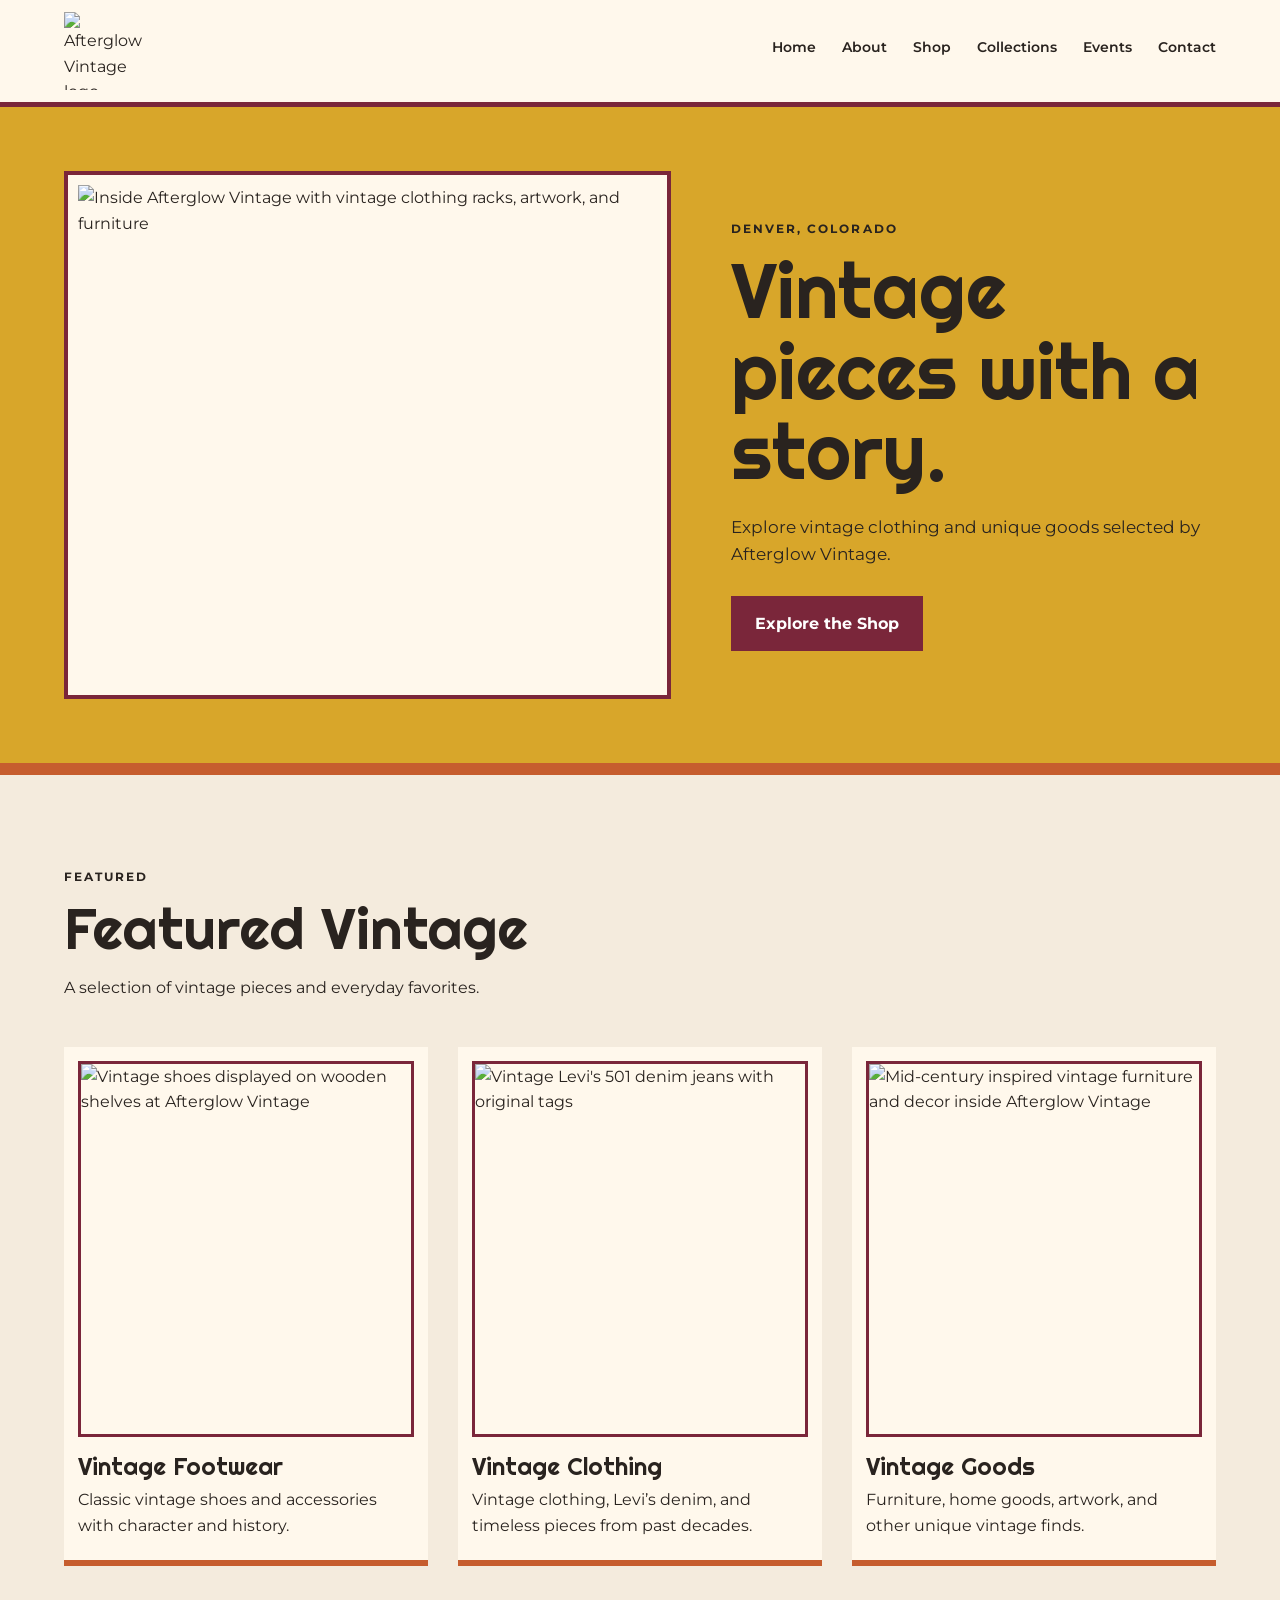
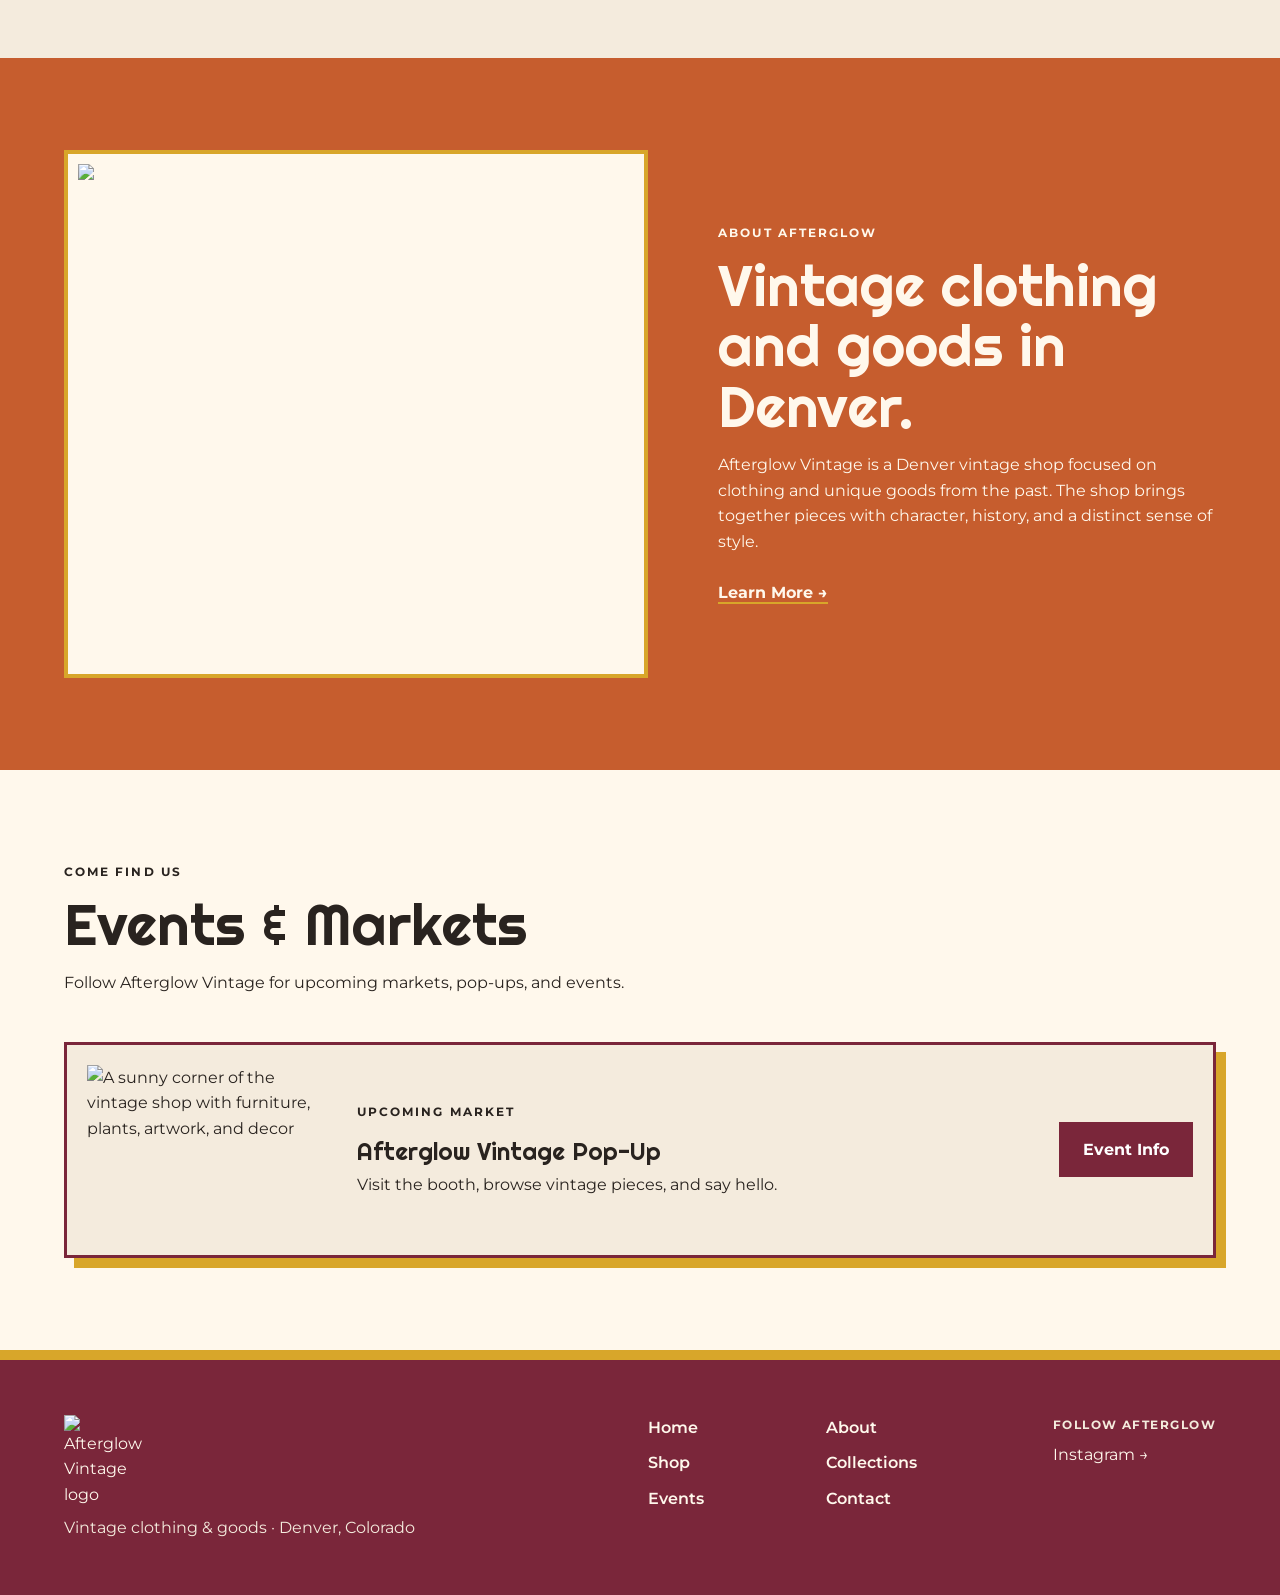
==== index.html @ f9b98c0e "Add files via upload" ====
<!DOCTYPE html>
<html lang="en">
<head>
  <meta charset="UTF-8">
  <meta name="viewport" content="width=device-width, initial-scale=1.0">
  <title>Afterglow Vintage</title>
  <link rel="stylesheet" href="style.css">
</head>

<body>
  <header class="site-header" id="top">
    <a class="logo" href="index.html" aria-label="Afterglow Vintage home">
      <img src="images/afterglow-logo.png" alt="Afterglow Vintage logo">
    </a>

    <nav class="main-nav" aria-label="Main navigation">
      <a href="index.html">Home</a>
      <a href="about.html">About</a>
      <a href="shop.html">Shop</a>
      <a href="collections.html">Collections</a>
      <a href="events.html">Events</a>
      <a href="contact.html">Contact</a>
    </nav>

    <button class="menu-button" type="button" aria-label="Open menu">☰</button>
  </header>

  <main>
    <section class="hero" id="home">
      <div class="hero-image-wrap">
        <img class="hero-photo" src="images/hero-shop.jpg" alt="Inside Afterglow Vintage with vintage clothing racks, artwork, and furniture">
      </div>
      <div class="hero-text">
        <p class="eyebrow">DENVER, COLORADO</p>
        <h1>Vintage pieces with a story.</h1>
        <p>Explore vintage clothing and unique goods selected by Afterglow Vintage.</p>
        <a class="button" href="shop.html">Explore the Shop</a>
      </div>
    </section>

    <section class="section" id="shop">
      <div class="section-heading">
        <p class="eyebrow">FEATURED</p>
        <h2>Featured Vintage</h2>
        <p>A selection of vintage pieces and everyday favorites.</p>
      </div>

      <div class="featured-grid">
        <article class="item-card">
          <img class="item-photo" src="images/featured-shoes.jpg" alt="Vintage shoes displayed on wooden shelves at Afterglow Vintage">
          <h3>Vintage Footwear</h3>
          <p>Classic vintage shoes and accessories with character and history.</p>
        </article>

        <article class="item-card">
          <img class="item-photo" src="images/levis-501.jpg" alt="Vintage Levi's 501 denim jeans with original tags">
          <h3>Vintage Clothing</h3>
          <p>Vintage clothing, Levi’s denim, and timeless pieces from past decades.</p>
        </article>

        <article class="item-card">
          <img class="item-photo" src="images/featured-furniture.jpg" alt="Mid-century inspired vintage furniture and decor inside Afterglow Vintage">
          <h3>Vintage Goods</h3>
          <p>Furniture, home goods, artwork, and other unique vintage finds.</p>
        </article>
      </div>
    </section>

    <section class="about section" id="about">
      <div class="about-image">
        <img src="images/about-shop.jpg" alt="Vintage clothing, furniture, and artwork displayed inside Afterglow Vintage">
      </div>

      <div class="about-text">
        <p class="eyebrow">ABOUT AFTERGLOW</p>
        <h2>Vintage clothing and goods in Denver.</h2>
        <p>
          Afterglow Vintage is a Denver vintage shop focused on clothing and
          unique goods from the past. The shop brings together pieces with
          character, history, and a distinct sense of style.
        </p>
        <a class="text-link" href="contact.html">Learn More →</a>
      </div>
    </section>

    <section class="section events" id="events">
      <div class="section-heading">
        <p class="eyebrow">COME FIND US</p>
        <h2>Events &amp; Markets</h2>
        <p>Follow Afterglow Vintage for upcoming markets, pop-ups, and events.</p>
      </div>

      <div class="event-card">
        <img src="images/event-shop.jpg" alt="A sunny corner of the vintage shop with furniture, plants, artwork, and decor">
        <div>
          <p class="event-date">UPCOMING MARKET</p>
          <h3>Afterglow Vintage Pop-Up</h3>
          <p>Visit the booth, browse vintage pieces, and say hello.</p>
        </div>
        <a class="button" href="contact.html">Event Info</a>
      </div>
    </section>
  </main>

  <footer class="site-footer" id="contact">
    <div class="footer-brand">
      <a class="logo" href="index.html" aria-label="Afterglow Vintage home">
        <img src="images/afterglow-logo.png" alt="Afterglow Vintage logo">
      </a>
      <p>Vintage clothing &amp; goods · Denver, Colorado</p>
    </div>

    <div class="footer-links">
      <a href="index.html">Home</a>
      <a href="about.html">About</a>
      <a href="shop.html">Shop</a>
      <a href="collections.html">Collections</a>
      <a href="events.html">Events</a>
      <a href="contact.html">Contact</a>
    </div>

    <div class="footer-social">
      <p>Follow Afterglow</p>
      <a href="#">Instagram →</a>
    </div>
  </footer>
</body>
</html>
---- style.css ----
@import url('https://fonts.googleapis.com/css2?family=Montserrat:wght@400;500;600;700&family=Righteous&display=swap');

:root {
  --cream: #F4EBDD;
  --paper: #FFF8EC;
  --mustard: #D8A62A;
  --burnt-orange: #C65D2E;
  --burgundy: #7A263A;
  --charcoal: #29231F;
}

* { box-sizing: border-box; margin: 0; padding: 0; }
html { scroll-behavior: smooth; }
body {
  font-family: 'Montserrat', Arial, sans-serif;
  line-height: 1.6;
  color: var(--charcoal);
  background: var(--cream);
}
a { color: inherit; text-decoration: none; }
img { max-width: 100%; display: block; }

h1, h2, h3, .display-type {
  font-family: 'Righteous', 'Arial Black', sans-serif;
  font-weight: 400;
  line-height: 1.05;
}

.site-header {
  min-height: 92px;
  padding: 12px 5%;
  display: flex;
  align-items: center;
  justify-content: space-between;
  gap: 30px;
  background: var(--paper);
  border-bottom: 5px solid var(--burgundy);
  position: sticky;
  top: 0;
  z-index: 10;
}
.logo img { width: 78px; height: 78px; object-fit: contain; }
.main-nav { display: flex; gap: 26px; font-size: .9rem; font-weight: 600; }
.main-nav a { padding-bottom: 4px; border-bottom: 2px solid transparent; }
.main-nav a:hover { border-color: var(--burnt-orange); }
.menu-button { display: none; border: 0; background: transparent; font-size: 1.6rem; cursor: pointer; }

.hero {
  min-height: 640px;
  padding: 64px 5%;
  display: grid;
  grid-template-columns: 1.25fr 1fr;
  align-items: center;
  gap: 60px;
  background: var(--mustard);
  border-bottom: 12px solid var(--burnt-orange);
}
.hero-image-wrap { border: 4px solid var(--burgundy); background: var(--paper); padding: 10px; }
.hero-photo { width: 100%; height: 500px; object-fit: cover; }
.hero-text { max-width: 560px; }
.eyebrow, .event-date {
  margin-bottom: 12px;
  font-size: .76rem;
  font-weight: 700;
  letter-spacing: .17em;
  text-transform: uppercase;
}
h1 { margin-bottom: 22px; font-size: clamp(3rem, 6vw, 6rem); }
h2 { margin-bottom: 16px; font-size: clamp(2.25rem, 4.5vw, 4.3rem); }
h3 { margin: 17px 0 8px; font-size: 1.5rem; }
.hero-text > p:not(.eyebrow) { margin-bottom: 28px; font-size: 1.05rem; max-width: 520px; }

.button {
  display: inline-block;
  padding: 13px 22px;
  background: var(--burgundy);
  color: #fff;
  border: 2px solid var(--burgundy);
  font-weight: 700;
  transition: .2s ease;
}
.button:hover { background: var(--charcoal); border-color: var(--charcoal); transform: translateY(-2px); }

.section { padding: 92px 5%; }
.section-heading { max-width: 720px; margin-bottom: 46px; }
#shop { background: var(--cream); }
.featured-grid { display: grid; grid-template-columns: repeat(3, 1fr); gap: 30px; }
.item-card { background: var(--paper); padding: 14px 14px 22px; border-bottom: 6px solid var(--burnt-orange); }
.item-photo { width: 100%; aspect-ratio: 1 / 1.12; object-fit: cover; border: 3px solid var(--burgundy); }
.item-card p { max-width: 360px; }

.about {
  display: grid;
  grid-template-columns: 1.08fr .92fr;
  gap: 70px;
  align-items: center;
  background: var(--burnt-orange);
  color: var(--paper);
}
.about-image { border: 4px solid var(--mustard); padding: 10px; background: var(--paper); }
.about-image img { width: 100%; height: 500px; object-fit: cover; }
.about-text { max-width: 580px; }
.about-text > p:not(.eyebrow) { margin-bottom: 25px; }
.text-link { font-weight: 700; color: var(--paper); border-bottom: 2px solid var(--mustard); }

.events { background: var(--paper); }
.event-card {
  padding: 20px;
  display: grid;
  grid-template-columns: 240px 1fr auto;
  align-items: center;
  gap: 30px;
  background: var(--cream);
  border: 3px solid var(--burgundy);
  box-shadow: 10px 10px 0 var(--mustard);
}
.event-card img { width: 240px; height: 170px; object-fit: cover; }

.site-footer {
  padding: 55px 5%;
  display: grid;
  grid-template-columns: 1.5fr 1fr auto;
  gap: 45px;
  background: var(--burgundy);
  color: var(--paper);
  border-top: 10px solid var(--mustard);
}
.site-footer .logo img { width: 90px; height: 90px; }
.site-footer p { margin-top: 10px; color: var(--cream); }
.footer-links { display: grid; grid-template-columns: repeat(2, auto); gap: 10px 30px; align-content: start; font-weight: 600; }
.footer-links a:hover, .footer-social a:hover { color: var(--mustard); }
.footer-social { min-width: 140px; }
.footer-social p { margin-top: 0; margin-bottom: 8px; font-size: .75rem; font-weight: 700; letter-spacing: .12em; text-transform: uppercase; }

@media (max-width: 900px) {
  .hero { grid-template-columns: 1fr; min-height: auto; }
  .hero-photo { height: 430px; }
  .featured-grid { grid-template-columns: repeat(2, 1fr); }
  .about { grid-template-columns: 1fr; gap: 40px; }
  .about-image img { height: 420px; }
  .event-card { grid-template-columns: 190px 1fr; }
  .event-card img { width: 190px; }
  .event-card .button { grid-column: 2; justify-self: start; }
}

@media (max-width: 600px) {
  .site-header { min-height: 74px; padding: 10px 5%; }
  .logo img { width: 58px; height: 58px; }
  .main-nav { display: none; }
  .menu-button { display: block; }
  .hero { padding: 36px 5% 55px; gap: 34px; }
  .hero-photo { height: 310px; }
  h1 { font-size: 3rem; }
  .section { padding: 62px 5%; }
  .featured-grid { grid-template-columns: 1fr; gap: 38px; }
  .about-image img { height: 310px; }
  .event-card { grid-template-columns: 1fr; box-shadow: 6px 6px 0 var(--mustard); }
  .event-card img { width: 100%; height: 230px; }
  .event-card .button { grid-column: 1; }
  .site-footer { grid-template-columns: 1fr; gap: 30px; }
  .footer-links { grid-template-columns: 1fr 1fr; }
}

.page-intro{padding:72px 5% 48px;background:var(--mustard)}
.page-intro h1{font-size:clamp(2.8rem,5vw,4.8rem);margin-bottom:12px}
.page-intro p{max-width:640px}
.page-content{padding:65px 5%;min-height:390px}
.page-grid{display:grid;grid-template-columns:repeat(3,minmax(0,1fr));gap:26px}
.page-card{background:var(--paper);padding:16px;border-bottom:5px solid var(--burnt-orange)}
.page-card img{width:100%;height:240px;object-fit:cover}
.page-card h2{font-size:1.65rem;margin-top:12px}
.page-split{display:grid;grid-template-columns:1fr 1fr;gap:38px;align-items:center}
.page-split img{width:100%;max-height:450px;object-fit:cover;border:4px solid var(--burgundy)}
.pending{border:2px dashed var(--burgundy);padding:25px;background:var(--paper);color:var(--charcoal)}
.page-links{margin-top:28px;display:flex;gap:16px;flex-wrap:wrap}
.page-links a{font-weight:700;text-decoration:underline}
@media(max-width:900px){.page-grid{grid-template-columns:repeat(2,1fr)}}
@media(max-width:600px){.page-grid,.page-split{grid-template-columns:1fr}.page-intro{padding:48px 5%}.page-content{padding:48px 5%}}
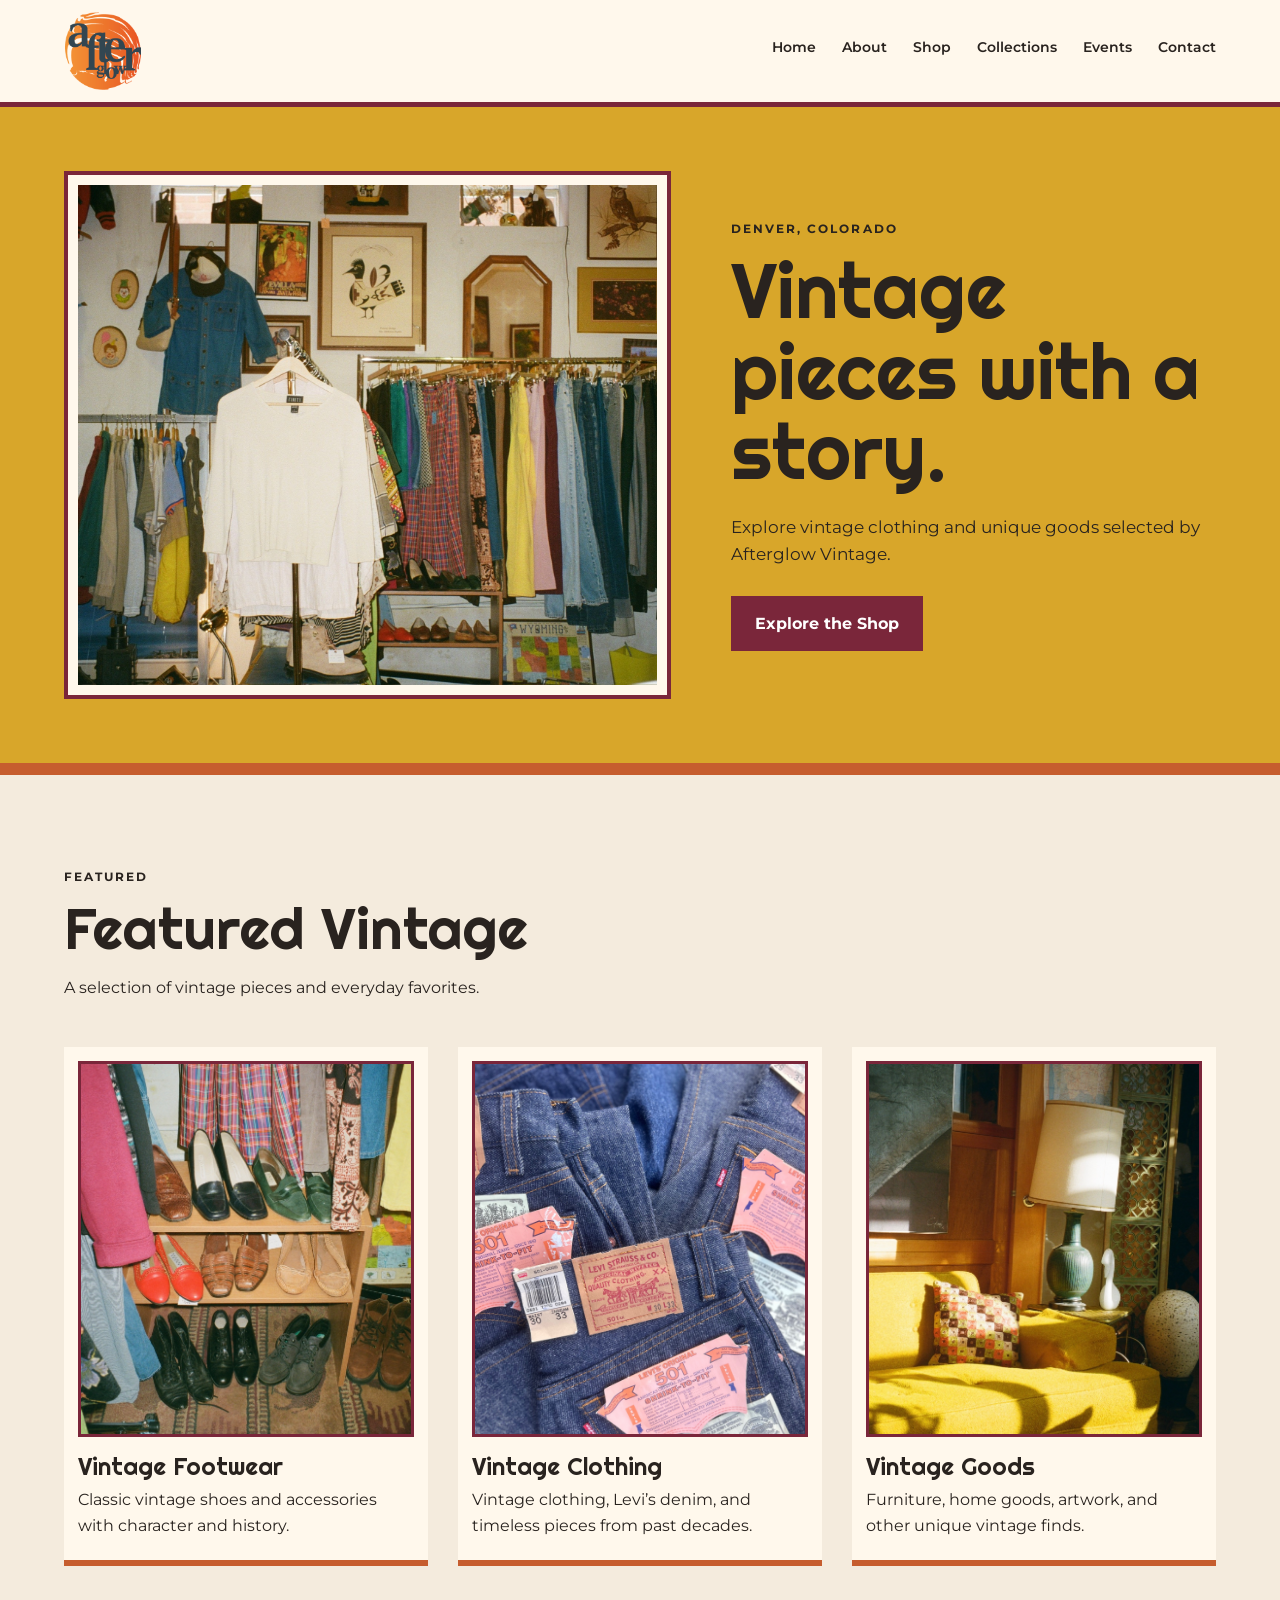
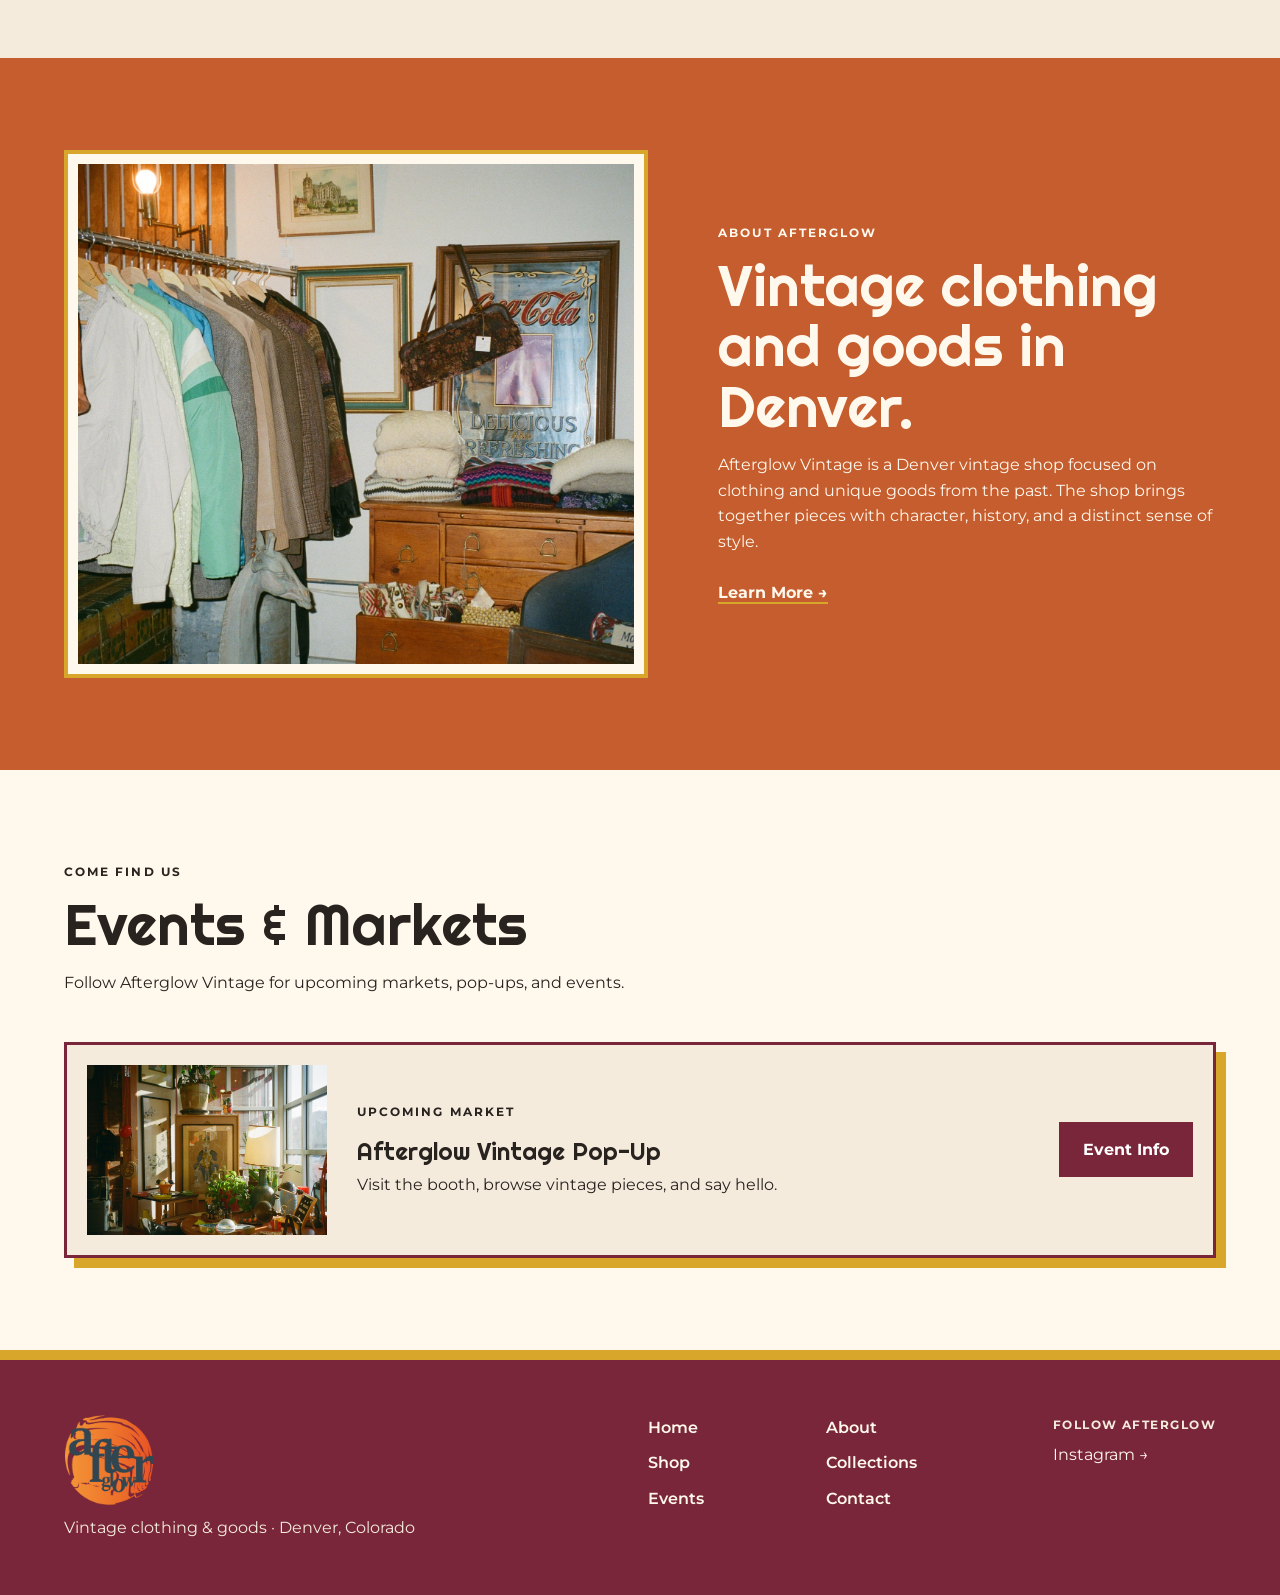
==== commit a852c67f: "Add files via upload" ====
--- a/index.html
+++ b/index.html
@@ -10,7 +10,7 @@
 <body>
   <header class="site-header" id="top">
     <a class="logo" href="index.html" aria-label="Afterglow Vintage home">
-      <img src="images/afterglow-logo.png" alt="Afterglow Vintage logo">
+      <img src="afterglow-logo.png" alt="Afterglow Vintage logo">
     </a>
 
     <nav class="main-nav" aria-label="Main navigation">
@@ -28,7 +28,7 @@
   <main>
     <section class="hero" id="home">
       <div class="hero-image-wrap">
-        <img class="hero-photo" src="images/hero-shop.jpg" alt="Inside Afterglow Vintage with vintage clothing racks, artwork, and furniture">
+        <img class="hero-photo" src="hero-shop.jpg" alt="Inside Afterglow Vintage with vintage clothing racks, artwork, and furniture">
       </div>
       <div class="hero-text">
         <p class="eyebrow">DENVER, COLORADO</p>
@@ -47,19 +47,19 @@
 
       <div class="featured-grid">
         <article class="item-card">
-          <img class="item-photo" src="images/featured-shoes.jpg" alt="Vintage shoes displayed on wooden shelves at Afterglow Vintage">
+          <img class="item-photo" src="featured-shoes.jpg" alt="Vintage shoes displayed on wooden shelves at Afterglow Vintage">
           <h3>Vintage Footwear</h3>
           <p>Classic vintage shoes and accessories with character and history.</p>
         </article>
 
         <article class="item-card">
-          <img class="item-photo" src="images/levis-501.jpg" alt="Vintage Levi's 501 denim jeans with original tags">
+          <img class="item-photo" src="levis-501.jpg" alt="Vintage Levi's 501 denim jeans with original tags">
           <h3>Vintage Clothing</h3>
           <p>Vintage clothing, Levi’s denim, and timeless pieces from past decades.</p>
         </article>
 
         <article class="item-card">
-          <img class="item-photo" src="images/featured-furniture.jpg" alt="Mid-century inspired vintage furniture and decor inside Afterglow Vintage">
+          <img class="item-photo" src="featured-furniture.jpg" alt="Mid-century inspired vintage furniture and decor inside Afterglow Vintage">
           <h3>Vintage Goods</h3>
           <p>Furniture, home goods, artwork, and other unique vintage finds.</p>
         </article>
@@ -68,7 +68,7 @@
 
     <section class="about section" id="about">
       <div class="about-image">
-        <img src="images/about-shop.jpg" alt="Vintage clothing, furniture, and artwork displayed inside Afterglow Vintage">
+        <img src="about-shop.jpg" alt="Vintage clothing, furniture, and artwork displayed inside Afterglow Vintage">
       </div>
 
       <div class="about-text">
@@ -91,7 +91,7 @@
       </div>
 
       <div class="event-card">
-        <img src="images/event-shop.jpg" alt="A sunny corner of the vintage shop with furniture, plants, artwork, and decor">
+        <img src="event-shop.jpg" alt="A sunny corner of the vintage shop with furniture, plants, artwork, and decor">
         <div>
           <p class="event-date">UPCOMING MARKET</p>
           <h3>Afterglow Vintage Pop-Up</h3>
@@ -105,7 +105,7 @@
   <footer class="site-footer" id="contact">
     <div class="footer-brand">
       <a class="logo" href="index.html" aria-label="Afterglow Vintage home">
-        <img src="images/afterglow-logo.png" alt="Afterglow Vintage logo">
+        <img src="afterglow-logo.png" alt="Afterglow Vintage logo">
       </a>
       <p>Vintage clothing &amp; goods · Denver, Colorado</p>
     </div>
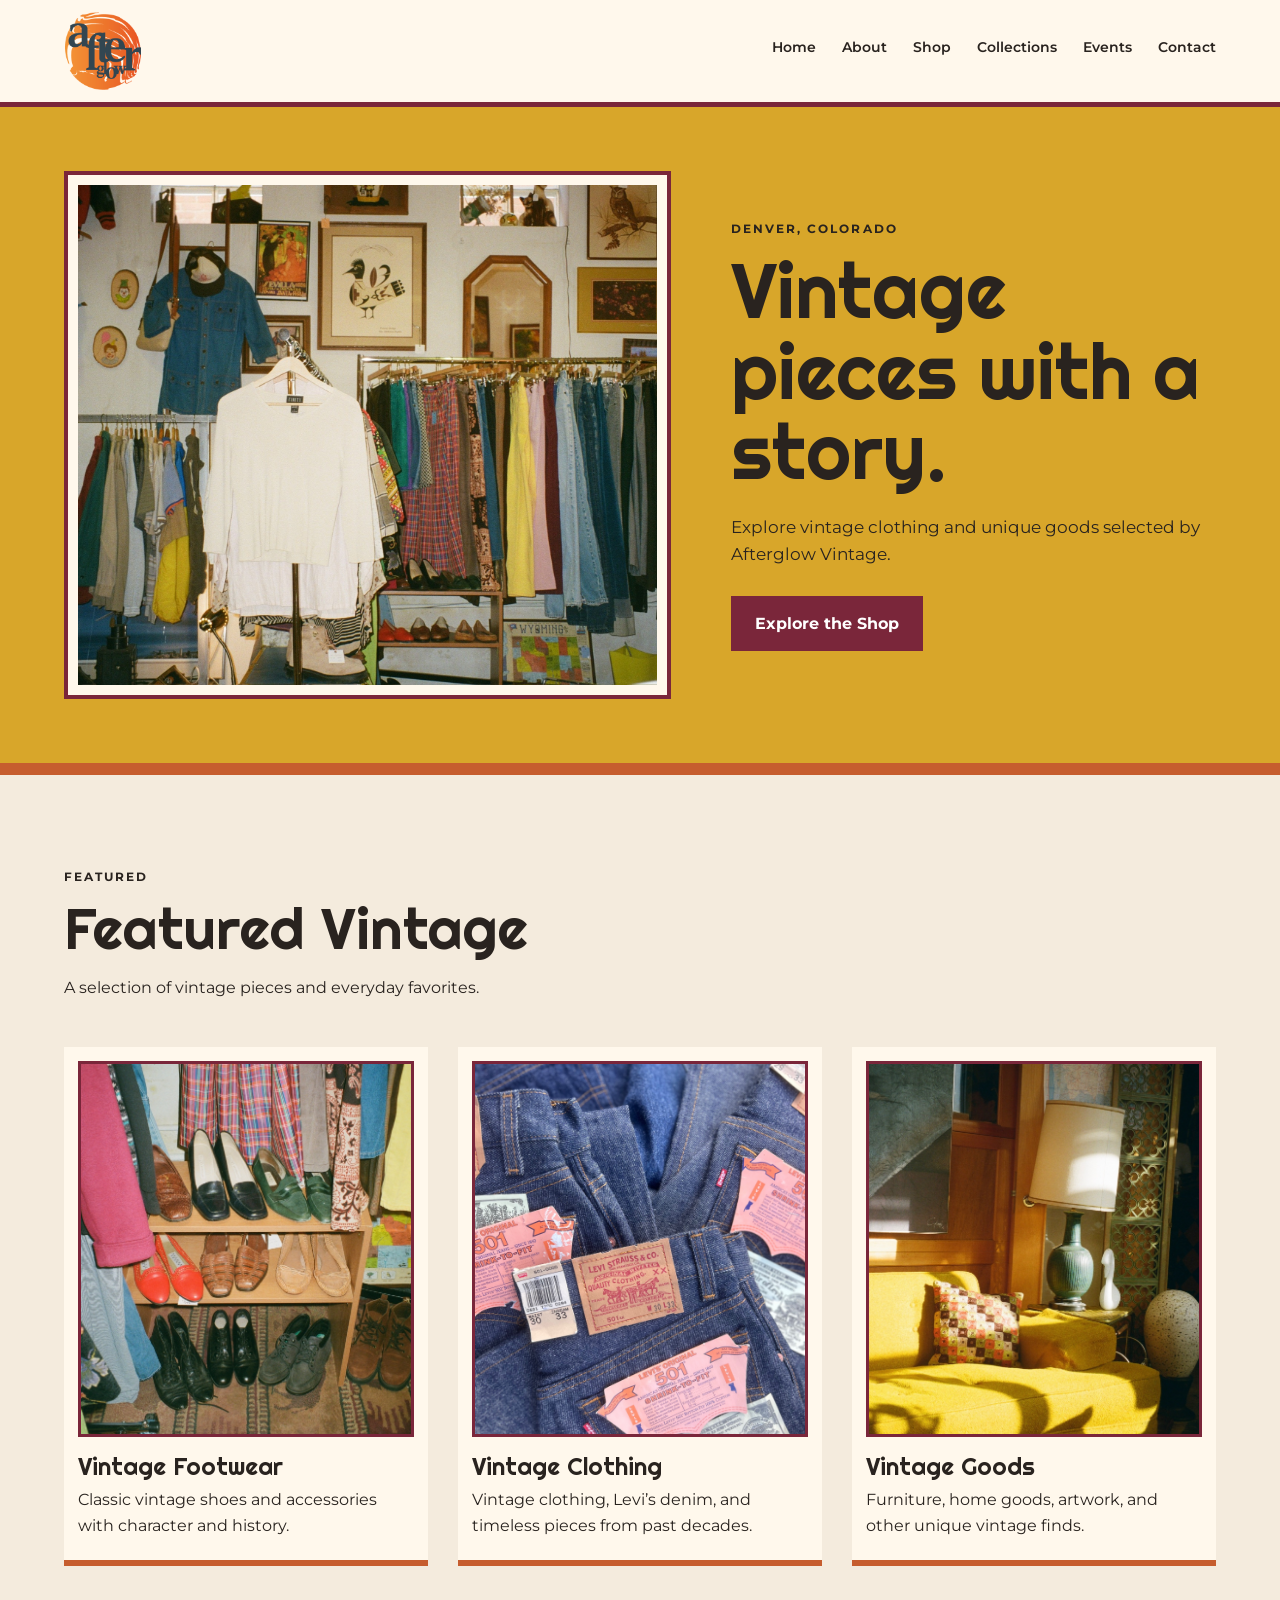
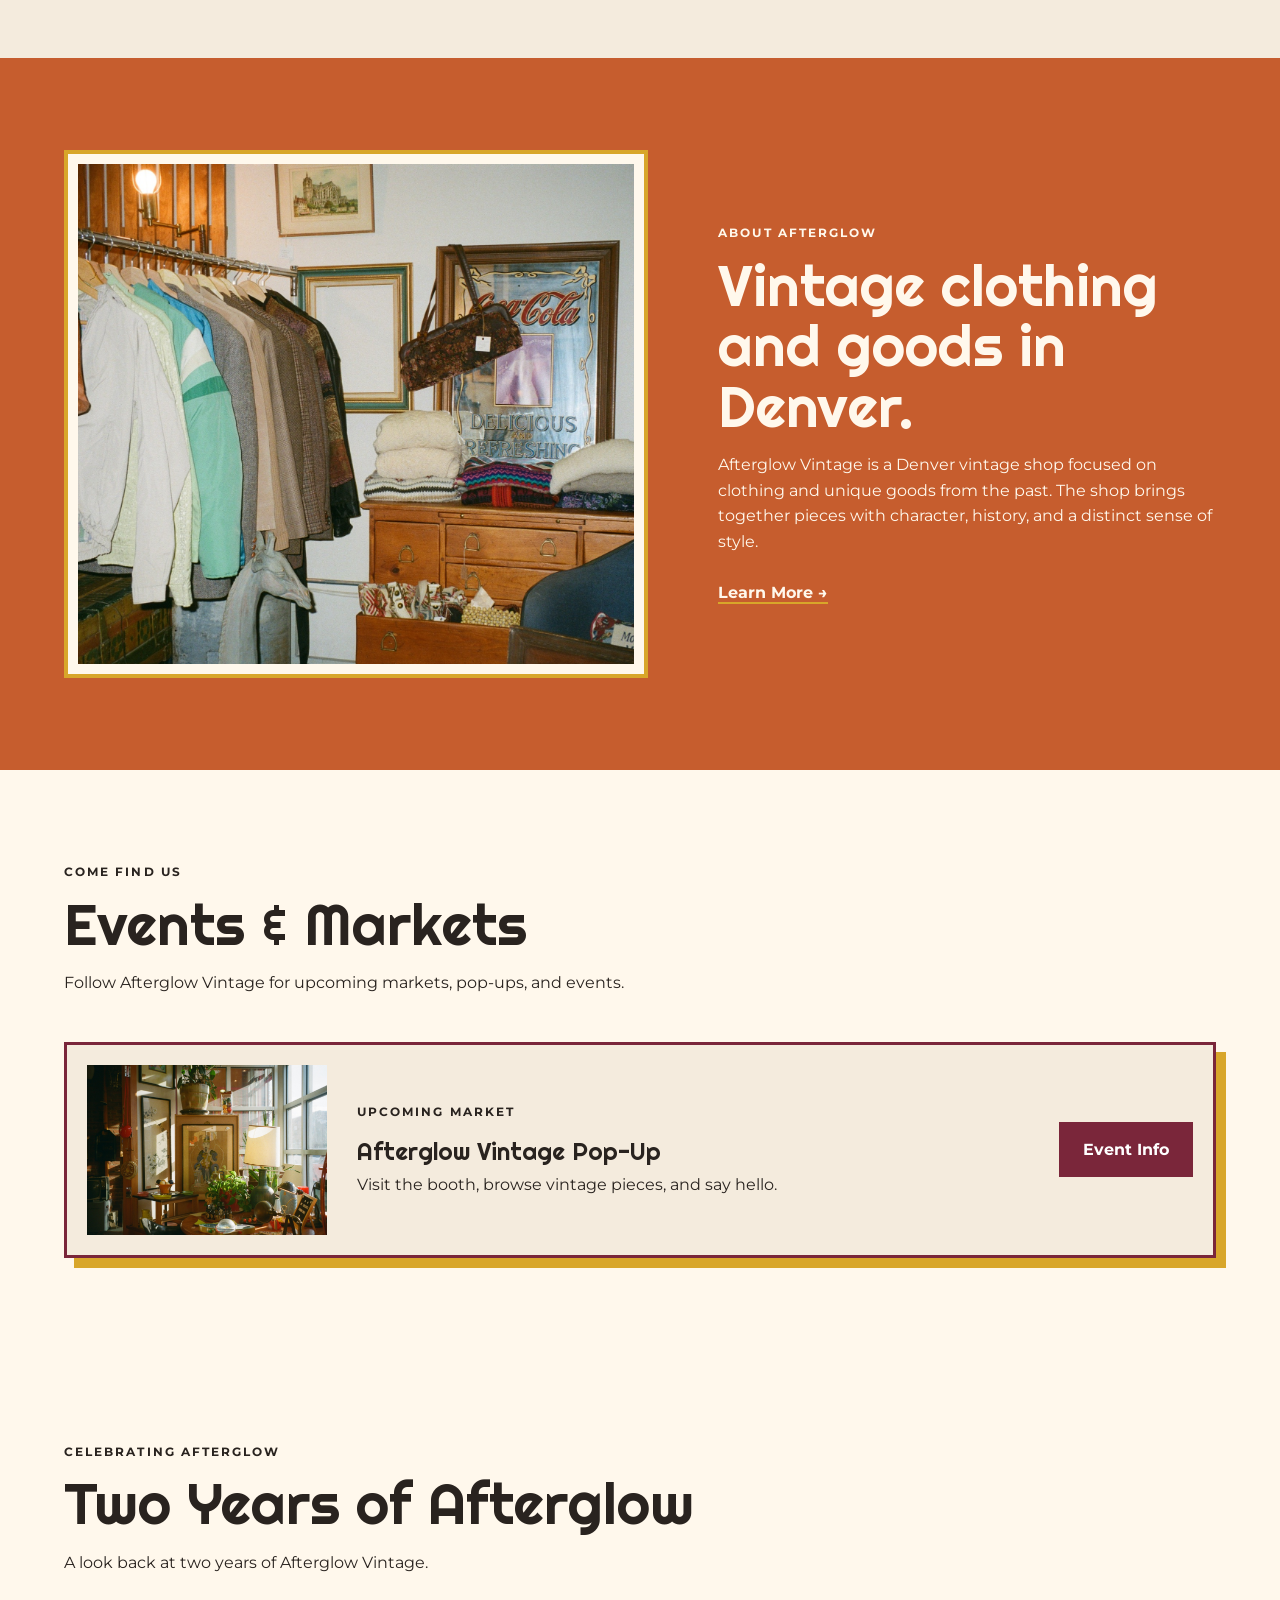
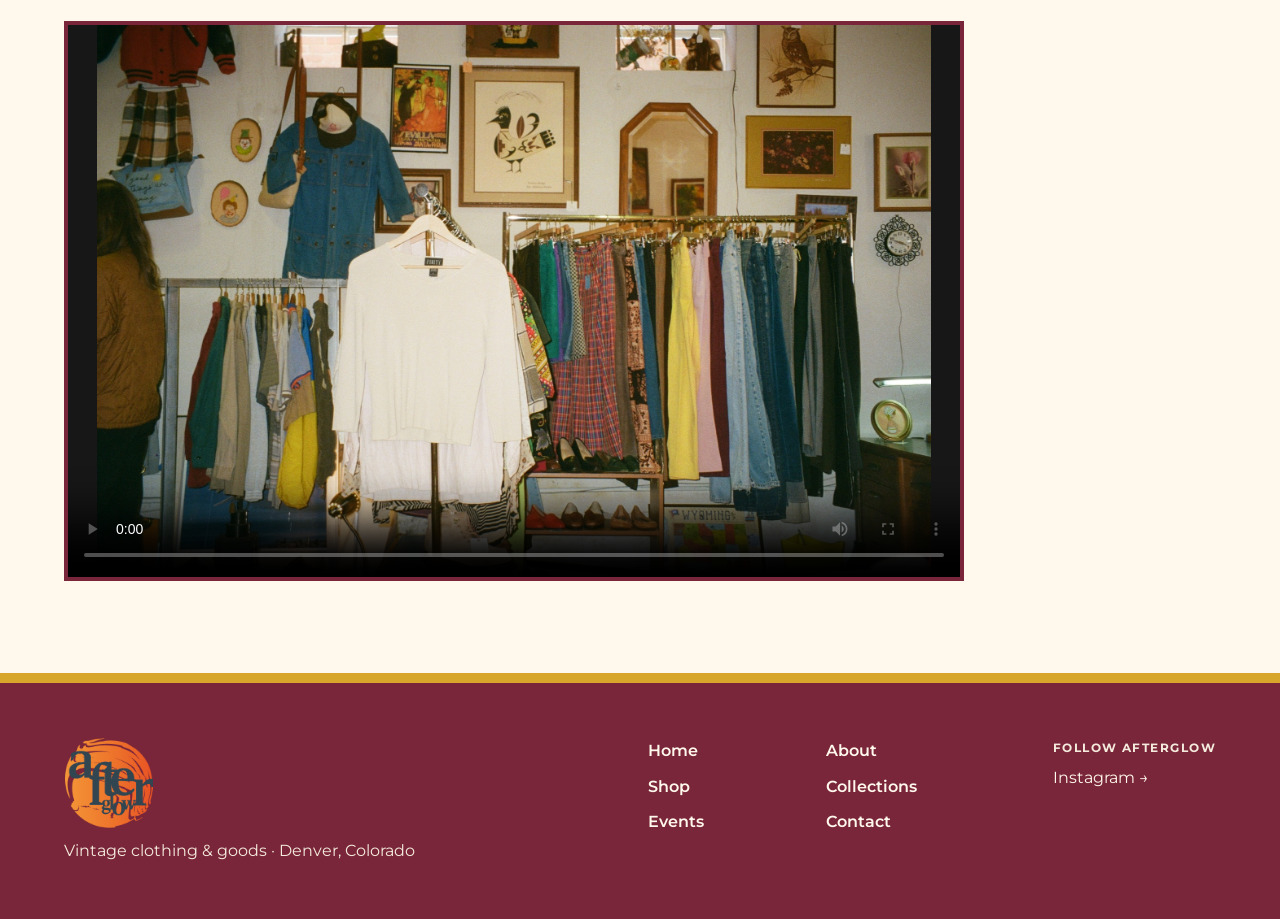
==== commit 96cc8ad3: "Add files via upload" ====
--- a/index.html
+++ b/index.html
@@ -100,6 +100,18 @@
         <a class="button" href="contact.html">Event Info</a>
       </div>
     </section>
+  
+    <section class="section video-feature" aria-labelledby="video-title">
+      <div class="section-heading">
+        <p class="eyebrow">CELEBRATING AFTERGLOW</p>
+        <h2 id="video-title">Two Years of Afterglow</h2>
+        <p>A look back at two years of Afterglow Vintage.</p>
+      </div>
+      <video class="shop-video" controls playsinline preload="metadata" poster="hero-shop.jpg" aria-label="Two Years of Afterglow Vintage video">
+        <source src="afterglow-video.mp4" type="video/mp4">
+        Your browser does not support HTML5 video.
+      </video>
+    </section>
   </main>
 
   <footer class="site-footer" id="contact">
@@ -124,5 +136,7 @@
       <a href="#">Instagram →</a>
     </div>
   </footer>
+  <script src="https://code.jquery.com/jquery-3.7.1.min.js"></script>
+  <script src="script.js"></script>
 </body>
 </html>
--- a/style.css
+++ b/style.css
@@ -146,8 +146,9 @@
 @media (max-width: 600px) {
   .site-header { min-height: 74px; padding: 10px 5%; }
   .logo img { width: 58px; height: 58px; }
-  .main-nav { display: none; }
-  .menu-button { display: block; }
+  .main-nav { display: flex; flex-wrap: wrap; gap: 10px 16px; font-size: .78rem; }
+  .site-header { flex-wrap: wrap; }
+  .menu-button { display: none; }
   .hero { padding: 36px 5% 55px; gap: 34px; }
   .hero-photo { height: 310px; }
   h1 { font-size: 3rem; }
@@ -176,3 +177,51 @@
 .page-links a{font-weight:700;text-decoration:underline}
 @media(max-width:900px){.page-grid{grid-template-columns:repeat(2,1fr)}}
 @media(max-width:600px){.page-grid,.page-split{grid-template-columns:1fr}.page-intro{padding:48px 5%}.page-content{padding:48px 5%}}
+
+/* M4D1 jQuery: mobile navigation */
+@media (max-width: 600px) {
+  .site-header { flex-wrap: wrap; }
+  .main-nav.is-open {
+    display: flex;
+    flex-direction: column;
+    order: 3;
+    width: 100%;
+    gap: 0;
+    padding: 12px 0;
+    border-top: 2px solid var(--burgundy);
+  }
+  .main-nav.is-open a { padding: 10px 4px; }
+  .menu-button { min-width: 44px; min-height: 44px; }
+}
+
+/* M4D2 Bootstrap Shop page: preserve the custom Afterglow design. */
+.page-content .row > [class*="col-"] { min-width: 0; }
+.page-content .page-card { display: flex; flex-direction: column; }
+.page-content .page-card p { margin-bottom: 0; }
+
+/* M4A1: HTML5 video on the homepage */
+.video-feature { background: var(--paper); }
+.shop-video { display: block; width: 100%; max-width: 900px; max-height: 560px; object-fit: contain; background: #171717; border: 4px solid var(--burgundy); }
+
+
+/* M4A2: smooth hover/focus transition provides interactive feedback. */
+.button, .main-nav a, .page-links a {
+  transition: background-color 220ms ease, color 220ms ease,
+              border-color 220ms ease, transform 220ms ease;
+}
+.button:hover, .button:focus-visible { transform: translateY(-3px); }
+.main-nav a:focus-visible, .page-links a:focus-visible,
+.button:focus-visible { outline: 3px solid var(--mustard); outline-offset: 4px; }
+
+/* M4A2: gentle page-load animation draws attention to the main headline. */
+@keyframes afterglow-reveal {
+  from { opacity: 0; transform: translateY(18px); }
+  to   { opacity: 1; transform: translateY(0); }
+}
+.hero-text h1 { animation: afterglow-reveal 850ms ease-out both; }
+
+/* Respect visitors who prefer less motion. */
+@media (prefers-reduced-motion: reduce) {
+  .hero-text h1 { animation: none; }
+  .button, .main-nav a, .page-links a { transition: none; }
+}
